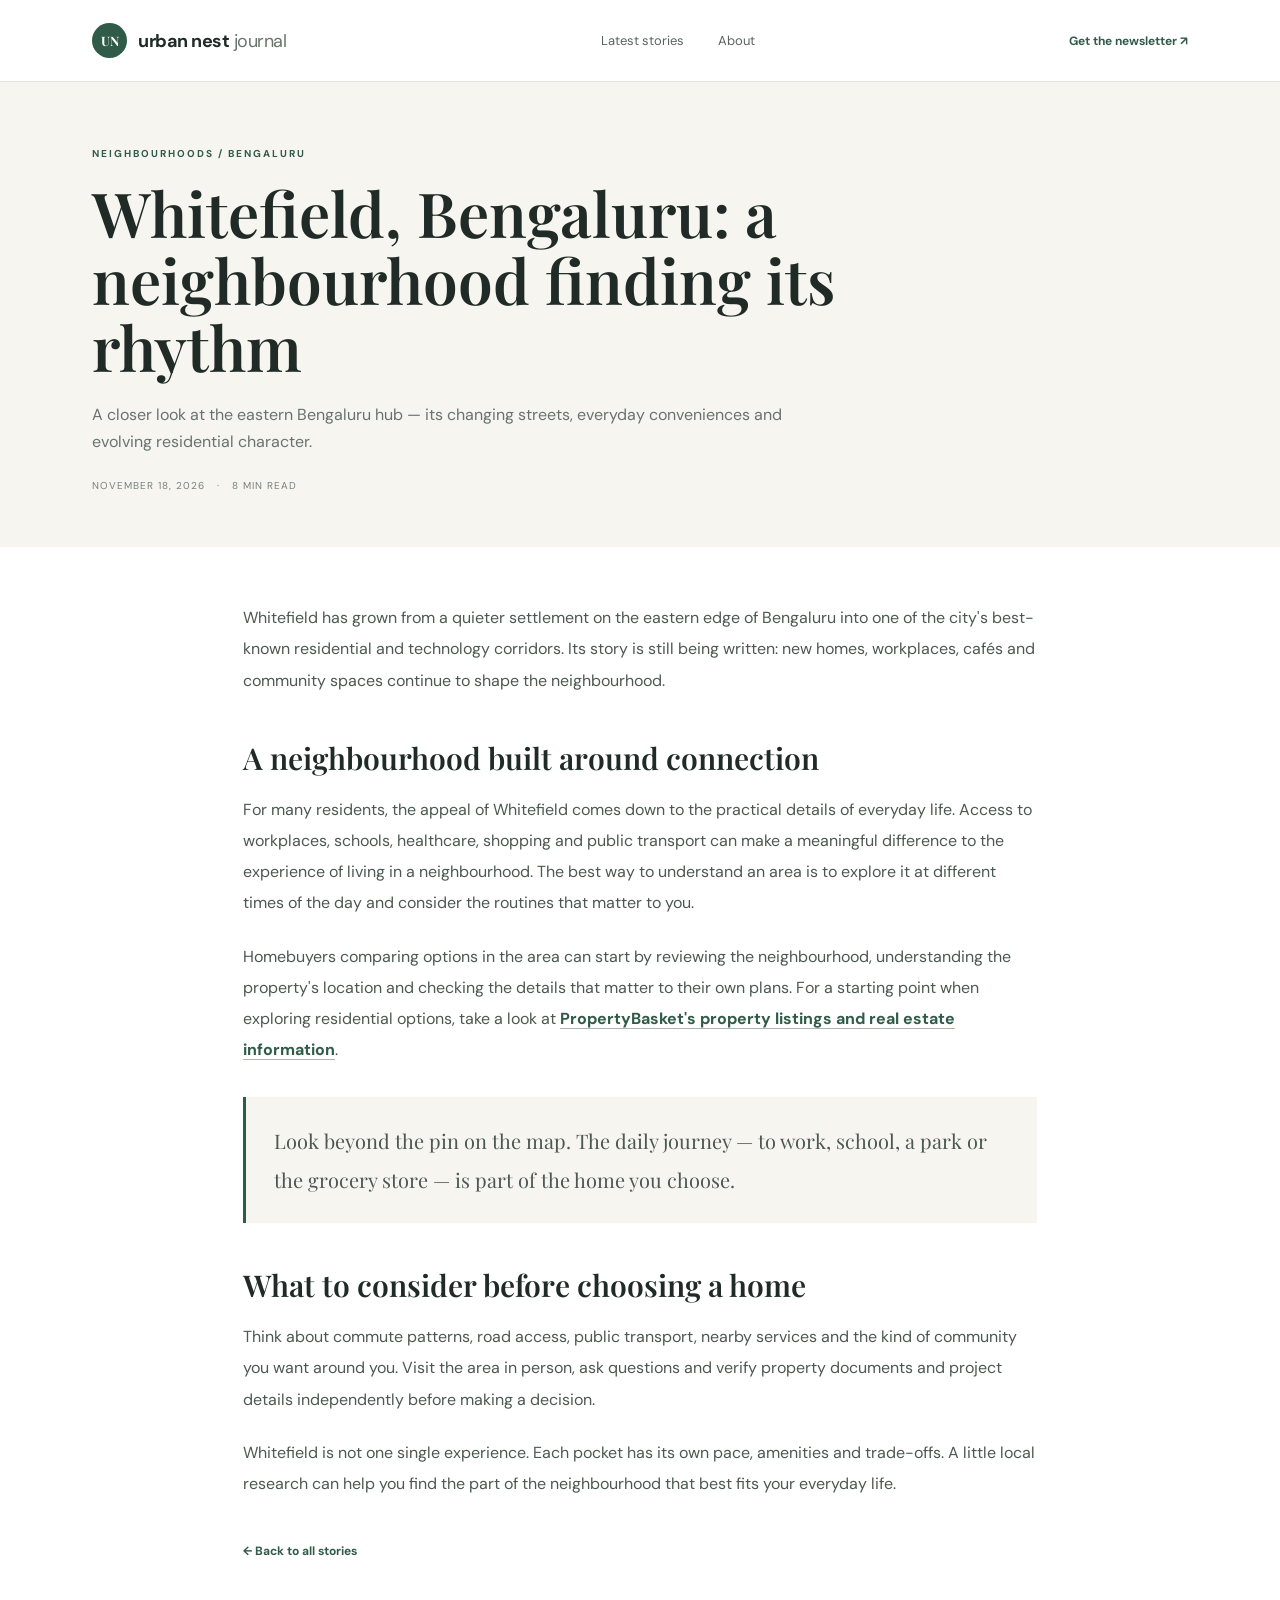
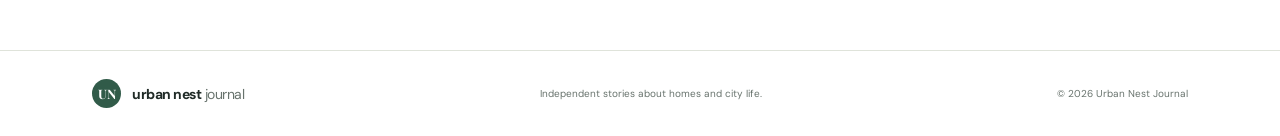
==== posts/whitefield-guide.html @ 08bcd1ea "Initial Urban Nest Journal website" ====
<!doctype html>
<html lang="en"><head><meta charset="utf-8"><meta name="viewport" content="width=device-width, initial-scale=1"><meta name="description" content="A local guide to Whitefield, Bengaluru."><title>Whitefield, Bengaluru | Urban Nest Journal</title><link rel="stylesheet" href="../assets/style.css"><script src="../assets/script.js" defer></script></head>
<body><header class="site-header"><a class="brand" href="../index.html"><span class="brand-mark">UN</span><span>urban nest<span class="brand-light"> journal</span></span></a><nav><a href="../index.html#latest">Latest stories</a><a href="../index.html#about">About</a></nav><a class="header-link" href="../index.html#newsletter">Get the newsletter ↗</a></header>
<section class="article-hero"><p class="eyebrow">NEIGHBOURHOODS / BENGALURU</p><h1>Whitefield, Bengaluru: a neighbourhood finding its rhythm</h1><p class="article-deck">A closer look at the eastern Bengaluru hub — its changing streets, everyday conveniences and evolving residential character.</p><div class="article-meta">NOVEMBER 18, 2026 &nbsp; · &nbsp; 8 MIN READ</div></section>
<main class="article-layout"><p>Whitefield has grown from a quieter settlement on the eastern edge of Bengaluru into one of the city's best-known residential and technology corridors. Its story is still being written: new homes, workplaces, cafés and community spaces continue to shape the neighbourhood.</p>
<h2>A neighbourhood built around connection</h2><p>For many residents, the appeal of Whitefield comes down to the practical details of everyday life. Access to workplaces, schools, healthcare, shopping and public transport can make a meaningful difference to the experience of living in a neighbourhood. The best way to understand an area is to explore it at different times of the day and consider the routines that matter to you.</p>
<p>Homebuyers comparing options in the area can start by reviewing the neighbourhood, understanding the property's location and checking the details that matter to their own plans. For a starting point when exploring residential options, take a look at <a href="https://propertybasket.co/">PropertyBasket's property listings and real estate information</a>.</p>
<div class="article-callout"><p>Look beyond the pin on the map. The daily journey — to work, school, a park or the grocery store — is part of the home you choose.</p></div>
<h2>What to consider before choosing a home</h2><p>Think about commute patterns, road access, public transport, nearby services and the kind of community you want around you. Visit the area in person, ask questions and verify property documents and project details independently before making a decision.</p>
<p>Whitefield is not one single experience. Each pocket has its own pace, amenities and trade-offs. A little local research can help you find the part of the neighbourhood that best fits your everyday life.</p><a class="back-link" href="../index.html">← Back to all stories</a></main>
<footer class="site-footer"><a class="brand footer-brand" href="../index.html"><span class="brand-mark">UN</span><span>urban nest<span class="brand-light"> journal</span></span></a><span>Independent stories about homes and city life.</span><span>© <span id="year"></span> Urban Nest Journal</span></footer></body></html>
---- assets/style.css ----
@import url('https://fonts.googleapis.com/css2?family=DM+Sans:wght@400;500;600;700&family=Playfair+Display:ital,wght@0,500;0,600;0,700;1,500;1,600&display=swap');
:root{--ink:#202b27;--muted:#68736d;--cream:#f6f5ef;--green:#315b49;--line:#dfe3da;--orange:#d98a58}
*{box-sizing:border-box}html{scroll-behavior:smooth}body{margin:0;background:#fff;color:var(--ink);font-family:'DM Sans',sans-serif}a{color:inherit;text-decoration:none}.site-header{height:82px;padding:0 7.2%;display:flex;align-items:center;justify-content:space-between;border-bottom:1px solid var(--line);background:#fff}.brand{display:flex;align-items:center;gap:11px;font-weight:700;letter-spacing:-.5px;font-size:18px}.brand-mark{width:35px;height:35px;border-radius:50%;display:grid;place-items:center;background:var(--green);color:#fff;font-family:'Playfair Display',serif;font-size:13px;letter-spacing:0}.brand-light{font-weight:400;color:var(--muted)}nav{display:flex;gap:34px;font-size:13px;color:#59645e}nav a:hover,.read-link:hover{color:var(--orange)}.header-link{font-size:12px;font-weight:700;color:var(--green)}.header-link span{margin-left:8px}.hero{background:var(--cream);min-height:530px;padding:70px 7.2%;display:grid;grid-template-columns:1fr 1fr;align-items:center;gap:6%}.eyebrow{font-size:10px;letter-spacing:2px;font-weight:700;color:var(--green);margin:0 0 18px}.hero h1{font:600 clamp(54px,6vw,82px)/.99 'Playfair Display',serif;letter-spacing:-2px;margin:0 0 24px}.hero h1 em{color:var(--green);font-weight:500}.hero-intro{max-width:440px;color:var(--muted);font-size:15px;line-height:1.8;margin-bottom:30px}.button{display:inline-block;background:var(--green);color:#fff;padding:15px 20px;font-size:12px;font-weight:700}.button span{margin-left:22px}.hero-art{height:355px;position:relative;overflow:hidden;background:#e7e8dc}.sun{position:absolute;width:105px;height:105px;border-radius:50%;background:#e9b17f;right:17%;top:13%}.building{position:absolute;bottom:54px;background:#b4c2ad}.building-one{left:12%;height:170px;width:25%;background:#c5cbb9}.building-two{left:39%;height:225px;width:27%;background:#8da895}.building-three{right:7%;height:145px;width:25%;background:#d4b99b}.building:before{content:"";position:absolute;inset:18px 13px;background:repeating-linear-gradient(90deg,transparent 0 18px,#f4f0df 18px 24px),repeating-linear-gradient(0deg,transparent 0 26px,#f4f0df 26px 32px);opacity:.8}.ground{position:absolute;bottom:0;left:0;right:0;height:56px;background:#7f927d}.tree{position:absolute;z-index:2;bottom:35px;width:75px;height:115px}.tree:before{content:"";position:absolute;bottom:0;left:34px;width:8px;height:55px;background:#705d49}.tree:after{content:"";position:absolute;top:0;left:0;width:75px;height:75px;border-radius:50%;background:#557b61;box-shadow:20px 18px 0 -7px #789274,-14px 22px 0 -8px #789274}.tree-one{left:3%}.tree-two{right:2%;transform:scale(.8)}.art-caption{position:absolute;bottom:17px;right:18px;color:white;font-size:9px;letter-spacing:2px;z-index:3}.intro-strip{padding:40px 7.2%;display:flex;align-items:center;gap:8%;border-bottom:1px solid var(--line)}.intro-strip .eyebrow{min-width:210px;margin:0}.intro-strip p{font:500 22px/1.45 'Playfair Display',serif;max-width:700px;margin:0}.section-wrap{padding:85px 7.2%}.section-heading{display:flex;justify-content:space-between;align-items:end;margin-bottom:35px}.section-heading h2,.newsletter h2{font:600 38px 'Playfair Display',serif;margin:0}.section-heading .eyebrow{margin-bottom:12px}.issue,.story-meta{font-size:9px;letter-spacing:1.3px;color:#89918a}.story-grid{display:grid;grid-template-columns:1.25fr 1fr 1fr;gap:28px}.story-image{height:220px;display:block;position:relative;overflow:hidden;background:#e7e8dc}.featured .story-image{height:270px}.image-label{position:absolute;left:16px;top:16px;background:#fff;padding:8px 10px;font-size:9px;letter-spacing:1.3px;font-weight:700;z-index:2}.image-whitefield{background:linear-gradient(135deg,#d9dfd0,#a9b9a5)}.image-home{background:linear-gradient(135deg,#e9d9c6,#c6b49e)}.image-invest{background:linear-gradient(135deg,#c9d8d4,#829e98)}.image-shape{position:absolute;display:block}.shape-a{width:42%;height:76%;bottom:0;left:18%;background:#708b78;clip-path:polygon(0 12%,100% 0,100% 100%,0 100%)}.shape-b{width:34%;height:90%;bottom:0;right:14%;background:#e4c59d;clip-path:polygon(0 18%,100% 0,100% 100%,0 100%)}.shape-c{width:55%;height:70%;bottom:0;left:22%;background:#f2eee2;box-shadow:inset 0 0 0 8px #a58c72}.shape-d{width:22%;height:85%;bottom:0;right:10%;background:#a6b39d}.shape-e{width:35%;height:85%;bottom:0;left:12%;background:#718e83}.shape-f{width:36%;height:65%;bottom:0;right:15%;background:#e0c39e}.story-meta{display:flex;gap:9px;margin:19px 0 12px}.story-card h3{font:600 23px/1.25 'Playfair Display',serif;margin:0 0 12px}.story-card p{font-size:12px;line-height:1.8;color:var(--muted);margin:0 0 16px}.read-link{font-size:11px;font-weight:700;color:var(--green)}.read-link span{margin-left:9px}.quote-band{background:var(--green);color:#fff;text-align:center;padding:65px 10%}.quote-band p{font:500 clamp(24px,3vw,36px)/1.4 'Playfair Display',serif;margin:0 auto 18px;max-width:780px}.quote-band span{font-size:9px;letter-spacing:2px;color:#d3dfd5}.newsletter{display:grid;grid-template-columns:1fr 1fr;gap:8%;align-items:center}.newsletter h2{max-width:390px}.newsletter>div>p:last-child{font-size:12px;color:var(--muted);line-height:1.7}.newsletter form label{display:block;font-size:11px;font-weight:700;margin-bottom:10px}.form-row{display:flex;border-bottom:1px solid #9ba69e}.form-row input{border:0;outline:0;padding:14px 4px;flex:1;font:13px 'DM Sans',sans-serif;min-width:0}.form-row button{border:0;background:none;color:var(--green);font:700 11px 'DM Sans',sans-serif;cursor:pointer}.form-message{font-size:11px;color:var(--green);min-height:15px}.site-footer{padding:28px 7.2%;border-top:1px solid var(--line);display:flex;align-items:center;justify-content:space-between;font-size:10px;color:var(--muted)}.footer-brand{font-size:14px;color:var(--ink)}.footer-brand .brand-mark{width:29px;height:29px}
.article-hero{background:var(--cream);padding:65px 7.2% 55px}.article-hero .eyebrow{margin-bottom:20px}.article-hero h1{font:600 clamp(38px,5vw,62px)/1.08 'Playfair Display',serif;max-width:850px;margin:0 0 20px}.article-deck{font-size:16px;line-height:1.7;color:var(--muted);max-width:690px}.article-meta{font-size:10px;letter-spacing:1px;color:#77827b;margin-top:24px}.article-layout{max-width:850px;margin:0 auto;padding:55px 28px 90px}.article-layout p{font:16px/1.95 'DM Sans',sans-serif;color:#4c5851;margin:0 0 22px}.article-layout h2{font:600 30px 'Playfair Display',serif;margin:42px 0 16px}.article-layout a:not(.back-link){color:var(--green);font-weight:700;text-decoration:underline;text-decoration-color:#a8b8aa;text-underline-offset:4px}.article-callout{background:var(--cream);padding:24px 28px;margin:32px 0;border-left:3px solid var(--green)}.article-callout p{margin:0;font-family:'Playfair Display',serif;font-size:20px}.back-link{display:inline-block;margin-top:22px;color:var(--green);font-size:12px;font-weight:700}.site-footer a{color:var(--ink)}
@media(max-width:800px){.site-header{padding:0 5%;height:70px}nav{gap:14px}.header-link{display:none}.hero{padding:55px 6%;grid-template-columns:1fr}.hero-art{height:270px}.intro-strip{padding:30px 6%;display:block}.intro-strip p{font-size:19px;margin-top:15px}.section-wrap{padding:60px 6%}.story-grid{grid-template-columns:1fr 1fr}.featured{grid-column:span 2}.newsletter{grid-template-columns:1fr;gap:20px}.site-footer{padding:25px 6%;gap:15px;flex-wrap:wrap}.article-hero{padding:50px 6%}}@media(max-width:520px){nav{font-size:11px}.brand{font-size:15px}.hero h1{font-size:57px}.story-grid{grid-template-columns:1fr}.featured{grid-column:auto}.featured .story-image,.story-image{height:220px}.section-heading{align-items:start;gap:15px;flex-direction:column}.issue{font-size:8px}.site-footer{align-items:flex-start;flex-direction:column}.article-layout{padding:40px 6%}.article-layout p{font-size:15px}}
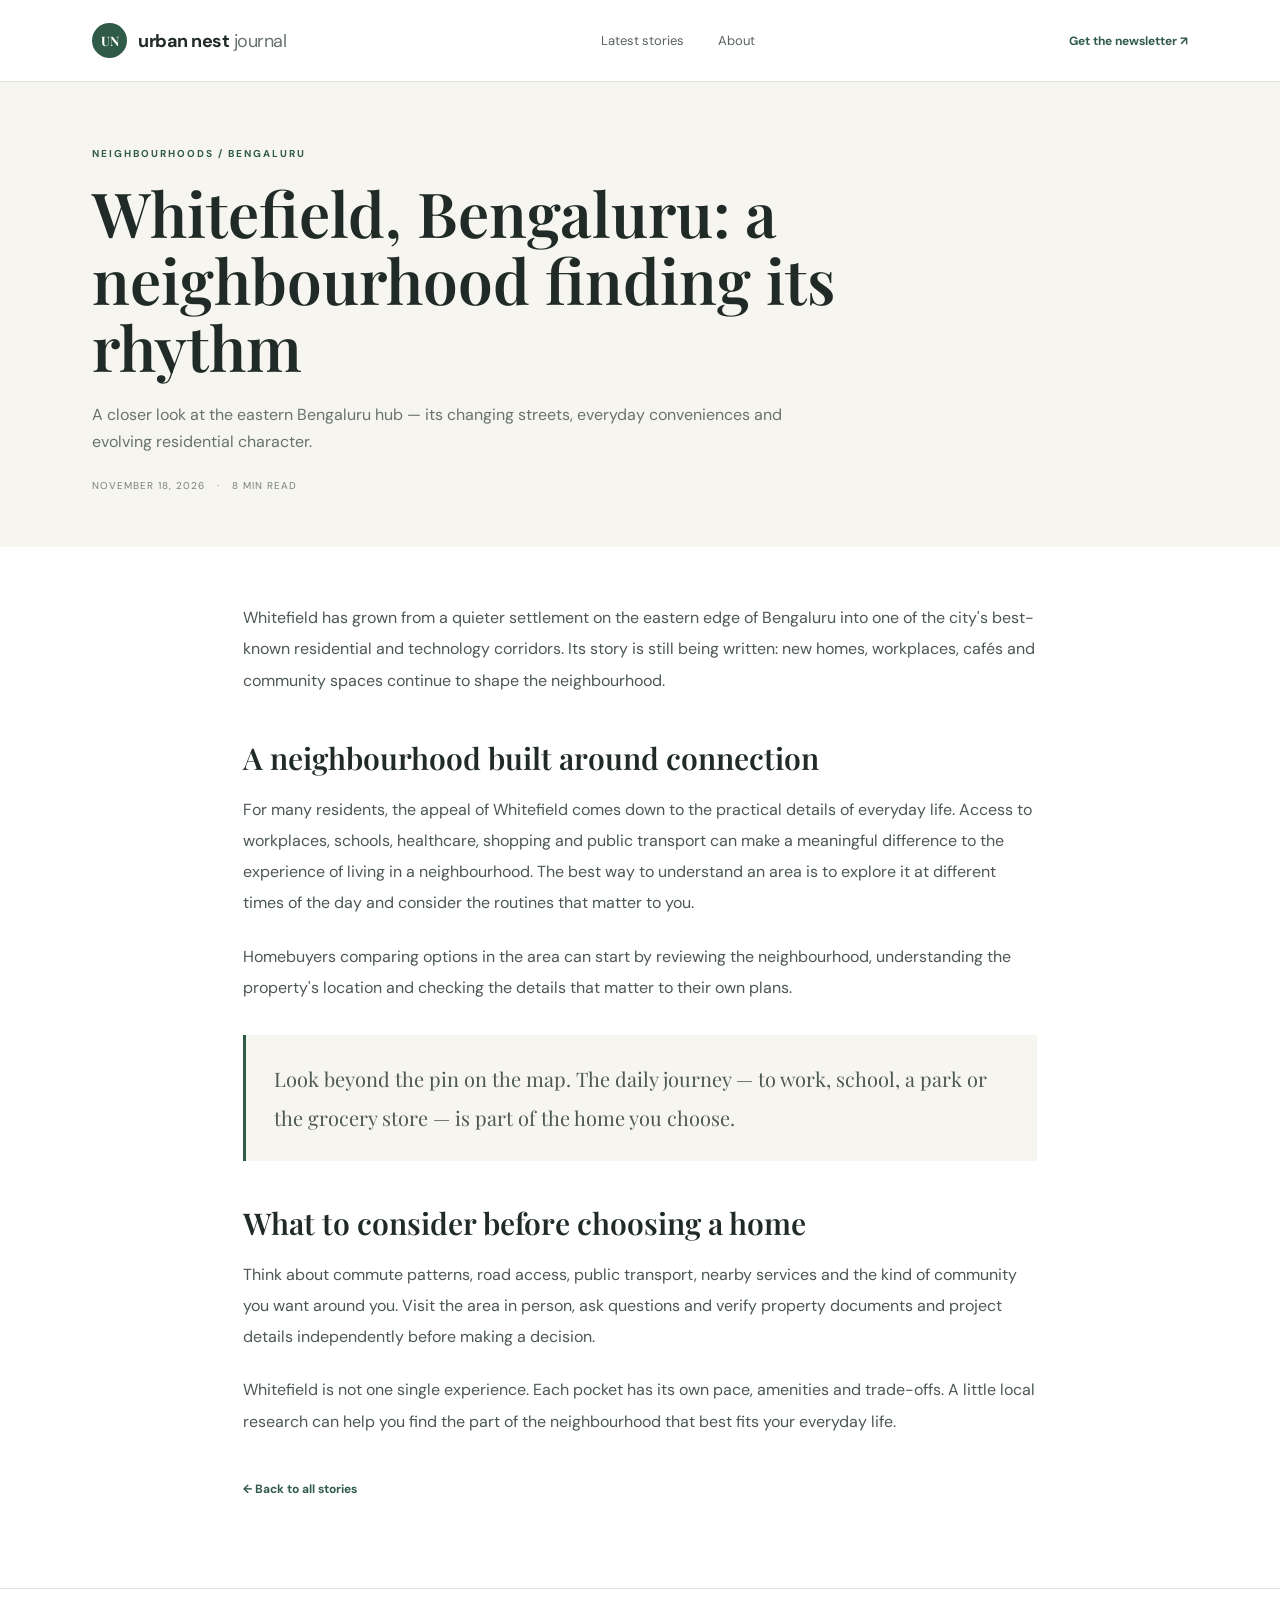
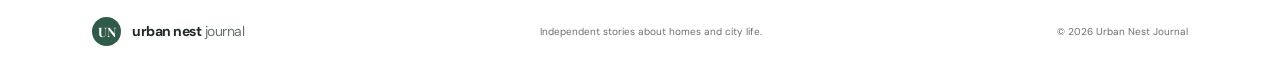
==== commit 7dc657a4: "test: remove backlink for verification" ====
--- a/posts/whitefield-guide.html
+++ b/posts/whitefield-guide.html
@@ -1,11 +1,109 @@
+
 <!doctype html>
-<html lang="en"><head><meta charset="utf-8"><meta name="viewport" content="width=device-width, initial-scale=1"><meta name="description" content="A local guide to Whitefield, Bengaluru."><title>Whitefield, Bengaluru | Urban Nest Journal</title><link rel="stylesheet" href="../assets/style.css"><script src="../assets/script.js" defer></script></head>
-<body><header class="site-header"><a class="brand" href="../index.html"><span class="brand-mark">UN</span><span>urban nest<span class="brand-light"> journal</span></span></a><nav><a href="../index.html#latest">Latest stories</a><a href="../index.html#about">About</a></nav><a class="header-link" href="../index.html#newsletter">Get the newsletter ↗</a></header>
-<section class="article-hero"><p class="eyebrow">NEIGHBOURHOODS / BENGALURU</p><h1>Whitefield, Bengaluru: a neighbourhood finding its rhythm</h1><p class="article-deck">A closer look at the eastern Bengaluru hub — its changing streets, everyday conveniences and evolving residential character.</p><div class="article-meta">NOVEMBER 18, 2026 &nbsp; · &nbsp; 8 MIN READ</div></section>
-<main class="article-layout"><p>Whitefield has grown from a quieter settlement on the eastern edge of Bengaluru into one of the city's best-known residential and technology corridors. Its story is still being written: new homes, workplaces, cafés and community spaces continue to shape the neighbourhood.</p>
-<h2>A neighbourhood built around connection</h2><p>For many residents, the appeal of Whitefield comes down to the practical details of everyday life. Access to workplaces, schools, healthcare, shopping and public transport can make a meaningful difference to the experience of living in a neighbourhood. The best way to understand an area is to explore it at different times of the day and consider the routines that matter to you.</p>
-<p>Homebuyers comparing options in the area can start by reviewing the neighbourhood, understanding the property's location and checking the details that matter to their own plans. For a starting point when exploring residential options, take a look at <a href="https://propertybasket.co/">PropertyBasket's property listings and real estate information</a>.</p>
-<div class="article-callout"><p>Look beyond the pin on the map. The daily journey — to work, school, a park or the grocery store — is part of the home you choose.</p></div>
-<h2>What to consider before choosing a home</h2><p>Think about commute patterns, road access, public transport, nearby services and the kind of community you want around you. Visit the area in person, ask questions and verify property documents and project details independently before making a decision.</p>
-<p>Whitefield is not one single experience. Each pocket has its own pace, amenities and trade-offs. A little local research can help you find the part of the neighbourhood that best fits your everyday life.</p><a class="back-link" href="../index.html">← Back to all stories</a></main>
-<footer class="site-footer"><a class="brand footer-brand" href="../index.html"><span class="brand-mark">UN</span><span>urban nest<span class="brand-light"> journal</span></span></a><span>Independent stories about homes and city life.</span><span>© <span id="year"></span> Urban Nest Journal</span></footer></body></html>+<html lang="en">
+<head>
+    <meta charset="utf-8">
+    <meta name="viewport" content="width=device-width, initial-scale=1">
+    <meta name="description" content="A local guide to Whitefield, Bengaluru.">
+    <title>Whitefield, Bengaluru | Urban Nest Journal</title>
+    <link rel="stylesheet" href="../assets/style.css">
+    <script src="../assets/script.js" defer></script>
+</head>
+
+<body>
+    <header class="site-header">
+        <a class="brand" href="../index.html">
+            <span class="brand-mark">UN</span>
+            <span>urban nest<span class="brand-light"> journal</span></span>
+        </a>
+
+        <nav>
+            <a href="../index.html#latest">Latest stories</a>
+            <a href="../index.html#about">About</a>
+        </nav>
+
+        <a class="header-link" href="../index.html#newsletter">
+            Get the newsletter ↗
+        </a>
+    </header>
+
+    <section class="article-hero">
+        <p class="eyebrow">NEIGHBOURHOODS / BENGALURU</p>
+
+        <h1>Whitefield, Bengaluru: a neighbourhood finding its rhythm</h1>
+
+        <p class="article-deck">
+            A closer look at the eastern Bengaluru hub — its changing streets,
+            everyday conveniences and evolving residential character.
+        </p>
+
+        <div class="article-meta">
+            NOVEMBER 18, 2026 &nbsp; · &nbsp; 8 MIN READ
+        </div>
+    </section>
+
+    <main class="article-layout">
+        <p>
+            Whitefield has grown from a quieter settlement on the eastern edge
+            of Bengaluru into one of the city's best-known residential and
+            technology corridors. Its story is still being written: new homes,
+            workplaces, cafés and community spaces continue to shape the
+            neighbourhood.
+        </p>
+
+        <h2>A neighbourhood built around connection</h2>
+
+        <p>
+            For many residents, the appeal of Whitefield comes down to the
+            practical details of everyday life. Access to workplaces, schools,
+            healthcare, shopping and public transport can make a meaningful
+            difference to the experience of living in a neighbourhood. The
+            best way to understand an area is to explore it at different times
+            of the day and consider the routines that matter to you.
+        </p>
+
+        <p>
+            Homebuyers comparing options in the area can start by reviewing
+            the neighbourhood, understanding the property's location and
+            checking the details that matter to their own plans.
+        </p>
+
+        <div class="article-callout">
+            <p>
+                Look beyond the pin on the map. The daily journey — to work,
+                school, a park or the grocery store — is part of the home you
+                choose.
+            </p>
+        </div>
+
+        <h2>What to consider before choosing a home</h2>
+
+        <p>
+            Think about commute patterns, road access, public transport,
+            nearby services and the kind of community you want around you.
+            Visit the area in person, ask questions and verify property
+            documents and project details independently before making a
+            decision.
+        </p>
+
+        <p>
+            Whitefield is not one single experience. Each pocket has its own
+            pace, amenities and trade-offs. A little local research can help
+            you find the part of the neighbourhood that best fits your
+            everyday life.
+        </p>
+
+        <a class="back-link" href="../index.html">← Back to all stories</a>
+    </main>
+
+    <footer class="site-footer">
+        <a class="brand footer-brand" href="../index.html">
+            <span class="brand-mark">UN</span>
+            <span>urban nest<span class="brand-light"> journal</span></span>
+        </a>
+
+        <span>Independent stories about homes and city life.</span>
+        <span>© <span id="year"></span> Urban Nest Journal</span>
+    </footer>
+</body>
+</html>
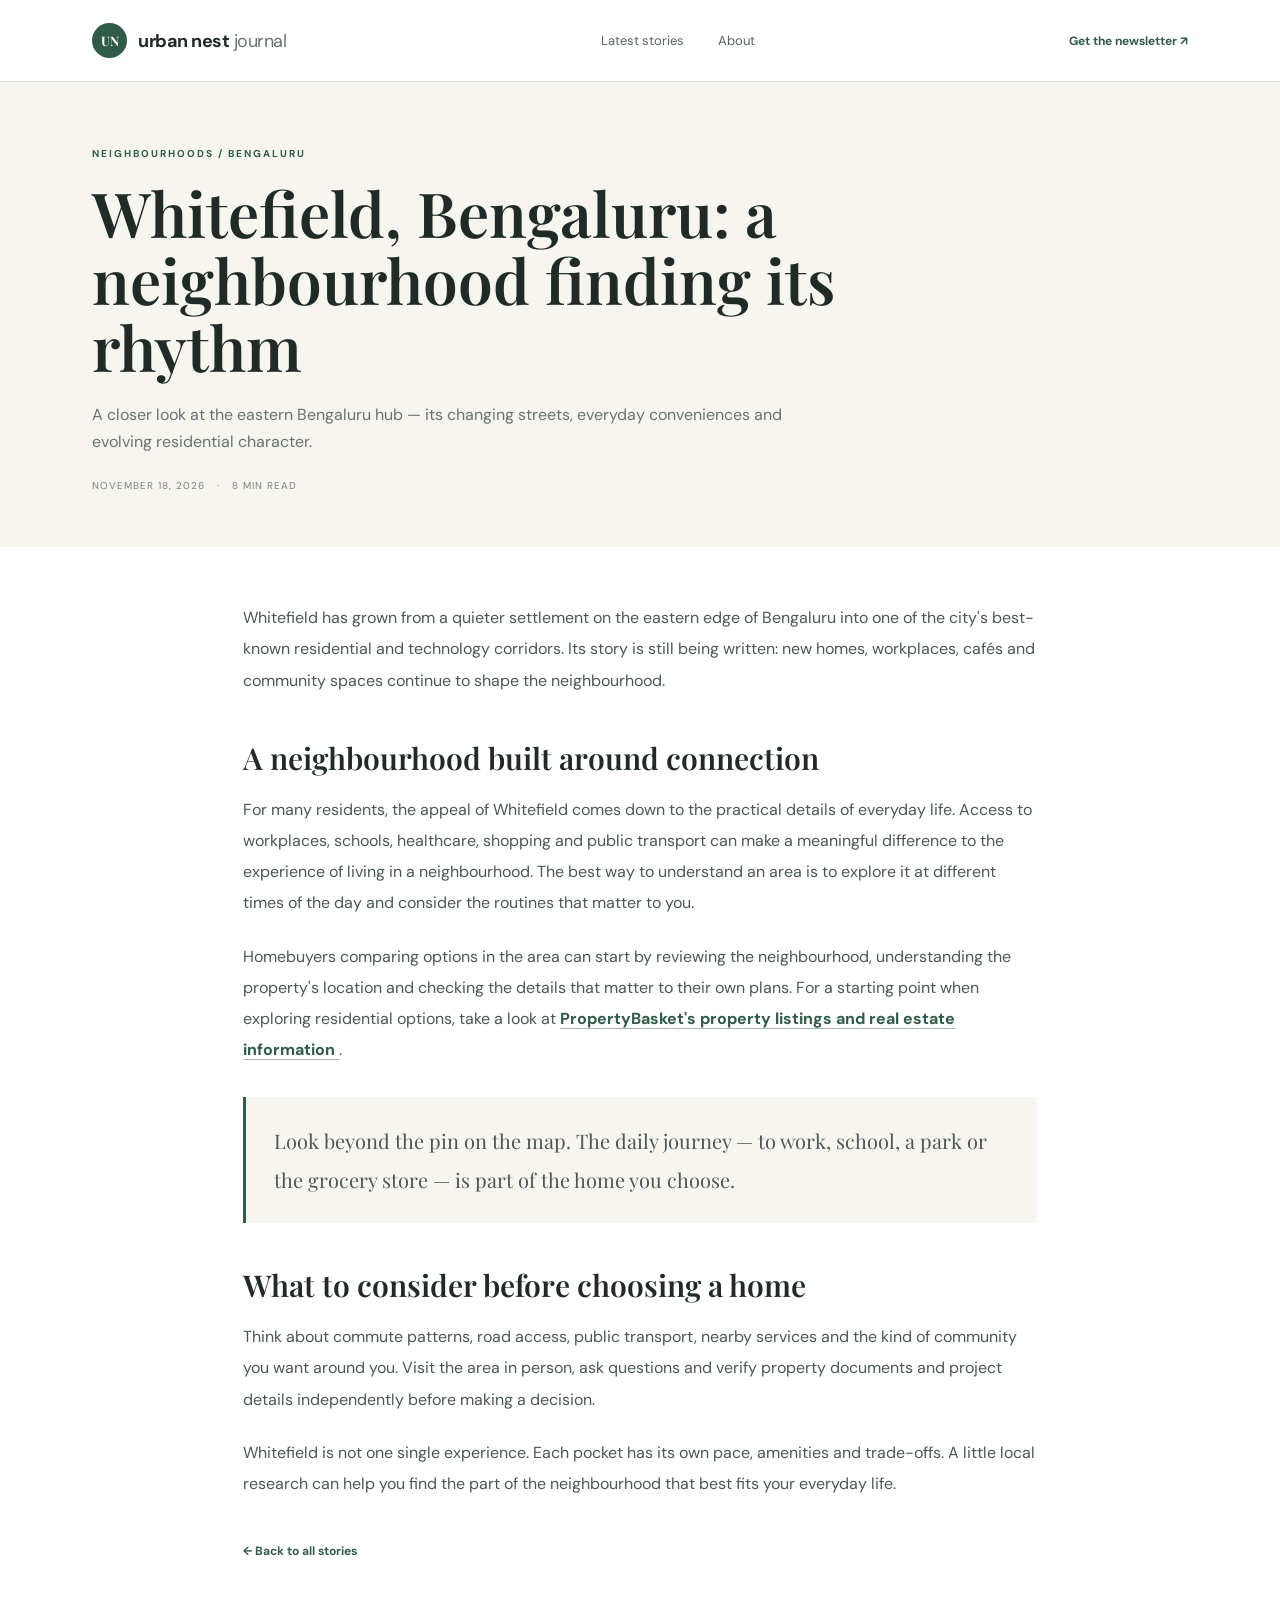
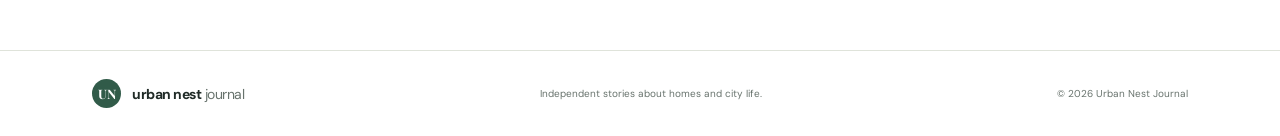
==== commit fb562b7a: "test: restore backlink for verification" ====
--- a/posts/whitefield-guide.html
+++ b/posts/whitefield-guide.html
@@ -63,9 +63,13 @@
         </p>
 
         <p>
-            Homebuyers comparing options in the area can start by reviewing
-            the neighbourhood, understanding the property's location and
-            checking the details that matter to their own plans.
+        Homebuyers comparing options in the area can start by reviewing
+        the neighbourhood, understanding the property's location and
+        checking the details that matter to their own plans. For a
+        starting point when exploring residential options, take a look at
+               <a href="https://propertybasket.co/">
+                 PropertyBasket's property listings and real estate information
+               </a>.
         </p>
 
         <div class="article-callout">
